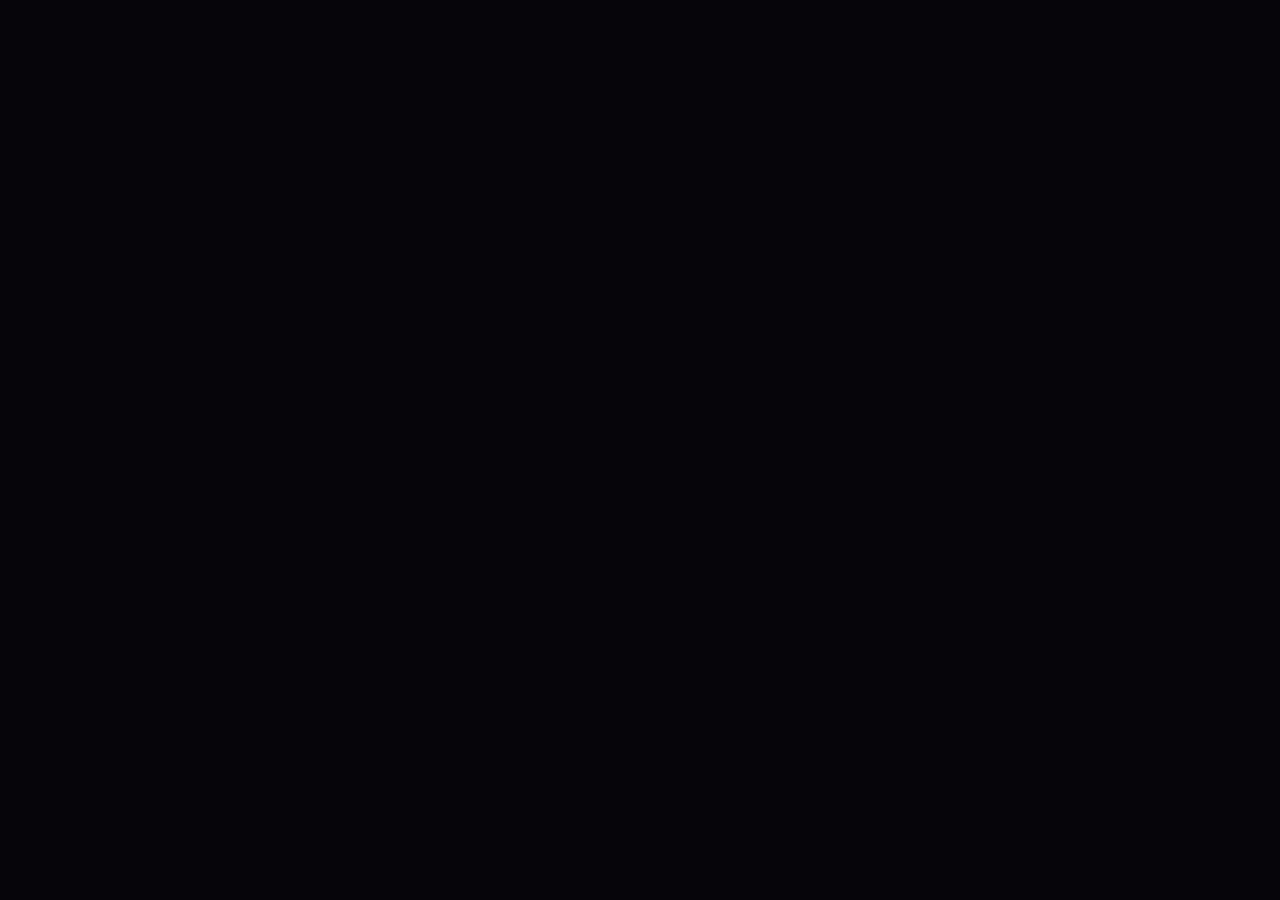
==== contact.html @ 22d4bee8 "updated contact.html" ====
<!DOCTYPE html>
<html lang="en">
<head>
<meta charset="UTF-8">
<meta name="viewport" content="width=device-width, initial-scale=1.0">
<title>contact — lakshya raj jha</title>
<link rel="stylesheet" href="style.css">
</head>
<body>
<canvas id="stars"></canvas>

<div class="wrap">
---- style.css ----
@import url('https://fonts.googleapis.com/css2?family=Space+Mono:wght@400;700&family=Inter:wght@400;500;600&display=swap');

:root{
  --bgClr: #05050a;
  --bg2: #0a0a12;
  --redAccent: #ff5266;
  --blueAccent: #7fd3ff;
  --creamClr: #f4efe1;
  --txtClr: #dcdce2;
  --mutedClr: #7a7d8c;
  --lineClr: rgba(255,255,255,0.09);
  --fontMono: 'Space Mono', ui-monospace, monospace;
  --fontSans: "Inter", -apple-system, sans-serif;
}

*{ box-sizing: border-box; }
html{ scroll-behavior: smooth; }

body{
  margin:0;
  background: var(--bgClr);
  color: var(--txtClr);
  font-family: var(--fontSans);
  line-height: 1.6;
  min-height: 100vh;
  position: relative;
  overflow-x: hidden;
}

#stars{
  position: fixed;
  inset: 0;
  z-index: -1;
  background: var(--bgClr);
}

a{ color: inherit; text-decoration: none; }

.wrap{
  max-width: 760px;
  margin: 0 auto;
  padding: 0 28px;
}

.nav{
  display:flex;
  justify-content: space-between;
  align-items:center;
  padding: 28px 0;
  font-family: var(--fontMono);
  font-size: 13px;
}
.nav-links{ display:flex; gap: 22px; }
.nav-links a{ color: var(--mutedClr); transition: color .2s ease; }
.nav-links a:hover, .nav-links a.active{ color: var(--creamClr); }
.nav-brand{ color: var(--mutedClr); }
.nav-brand b{ color: var(--txtClr); }

.hero{
  display:flex;
  gap: 20px;
  align-items:center;
  padding: 40px 0 36px;
  border-bottom: 1px solid var(--lineClr);
}
.avatar{
  width: 64px;
  height: 64px;
  flex: none;
  border-radius: 14px;
  overflow: hidden;
  border: 1px solid var(--lineClr);
  box-shadow: 0 0 30px rgba(255,82,102,0.15);
}
.avatar img{
  width: 100%;
  height: 100%;
  object-fit: cover;
  display: block;
}
.hero-text .name{
  font-family: var(--fontMono);
  font-weight: 700;
  font-size: 20px;
  color: var(--creamClr);
}
.hero-text .handle{
  color: var(--mutedClr);
  font-weight: 400;
}
.hero-text .tagline{
  margin-top: 4px;
  color: var(--mutedClr);
  font-size: 14px;
}

/* footer widget stuff, moved this up bc i keep scrolling for it */
footer{
  padding: 40px 0 60px;
}
.widget{
  border: 1px solid var(--lineClr);
  border-radius: 12px;
  padding: 18px 22px;
  background: rgba(255,255,255,0.015);
  font-family: var(--fontMono);
  font-size: 13px;
}
.widget-row{
  display:flex;
  justify-content: space-between;
  align-items:center;
  gap: 12px;
  flex-wrap: wrap;
}
.now-playing{
  display:flex;
  align-items:center;
  gap: 10px;
  color: var(--mutedClr);
  cursor: pointer;
  background: none;
  border: none;
  padding: 0;
  font-family: var(--fontMono);
  text-align: left;
}
.now-playing .art{
  width: 34px;
  height: 34px;
  border-radius: 6px;
  background-image: url("cover.jpg");
  background-size: cover;
  background-position: center;
  flex: none;
  border: 1px solid var(--lineClr);
  position: relative;
  overflow: hidden;
}
.now-playing .art::after{
  content:"▶";
  position:absolute;
  inset:0;
  display:flex;
  align-items:center;
  justify-content:center;
  font-size: 10px;
  color: #fff;
  background: rgba(0,0,0,0.45);
  opacity: 1;
  transition: opacity .2s ease;
}
.now-playing.is-playing .art::after{
  content:"⏸";
  opacity: 0;
}
.now-playing.is-playing .art:hover::after{ opacity: 1; }
.now-playing .track b{ color: var(--txtClr); display:block; font-weight: 400; }
.now-playing .track span{ color: var(--mutedClr); font-size: 12px; }

.status-dot{
  width: 6px; height: 6px; border-radius: 50%;
  background: var(--mutedClr);
  display:inline-block;
  margin-right: 6px;
}
.now-playing.is-playing .status-dot{
  background: #4ade80;
  box-shadow: 0 0 6px #4ade80;
}
.env{
  text-align:right;
  color: var(--mutedClr);
}
.env .time{ color: var(--txtClr); }
.widget-divider{
  height: 1px;
  background: var(--lineClr);
  margin: 16px 0;
}
.quote{
  text-align:center;
  color: var(--mutedClr);
  font-size: 13px;
  font-style: italic;
}
.quote cite{
  display:block;
  margin-top: 6px;
  font-style: normal;
  color: var(--mutedClr);
  opacity: 0.7;
}
.copyright{
  text-align:center;
  margin-top: 22px;
  font-size: 12px;
  color: var(--mutedClr);
  font-family: var(--fontMono);
}
.copyright a{
  color: var(--blueAccent);
  border-bottom: 1px solid rgba(127,211,255,0.3);
}

section{
  padding: 48px 0;
  border-bottom: 1px solid var(--lineClr);
}
section:last-of-type{ border-bottom: none; }

.eyebrow{
  font-family: var(--fontMono);
  font-size: 12px;
  letter-spacing: 0.08em;
  color: var(--redAccent);
  text-transform: lowercase;
  margin: 0 0 14px;
}
h2{
  font-family: var(--fontMono);
  font-size: 22px;
  color: var(--creamClr);
  margin: 0 0 16px;
  font-weight: 700;
}
p{ color: var(--txtClr); margin: 0 0 14px; }
p.muted{ color: var(--mutedClr); }

.cta-link{
  display:inline-flex;
  align-items:center;
  gap: 8px;
  font-family: var(--fontMono);
  font-size: 14px;
  color: var(--blueAccent);
  border-bottom: 1px solid rgba(127,211,255,0.35);
  padding-bottom: 2px;
  transition: opacity .2s ease, gap .2s ease;
}
.cta-link:hover{ opacity: 0.75; gap: 12px; }

.interests{
  list-style:none;
  padding:0;
  margin:0;
  display:grid;
  gap: 10px;
}
.interests li{
  font-size: 14px;
  color: var(--txtClr);
  padding-left: 18px;
  position: relative;
}
.interests li::before{
  content:"—";
  position:absolute;
  left:0;
  color: var(--mutedClr);
}
.interests b{ color: var(--creamClr); font-weight: 600; }

.project{
  display:block;
  padding: 22px 0;
  border-bottom: 1px solid var(--lineClr);
}
.project:last-child{ border-bottom:none; }
.project-head{
  display:flex;
  justify-content:space-between;
  align-items: baseline;
  gap: 12px;
}
.project-name{
  font-family: var(--fontMono);
  font-size: 17px;
  color: var(--creamClr);
  transition: color .2s ease;
}
.project:hover .project-name{ color: var(--blueAccent); }
.project-arrow{
  font-family: var(--fontMono);
  color: var(--mutedClr);
  font-size: 13px;
  flex: none;
  transition: transform .2s ease;
}
.project:hover .project-arrow{ transform: translateX(4px); color: var(--blueAccent); }
.project-desc{
  color: var(--mutedClr);
  font-size: 14px;
  margin-top: 6px;
  max-width: 560px;
}

.contact-row{
  display:flex;
  align-items:center;
  justify-content:space-between;
  padding: 18px 0;
  border-bottom: 1px solid var(--lineClr);
}
.contact-row:last-child{ border-bottom:none; }
.contact-label{
  font-family: var(--fontMono);
  font-size: 13px;
  color: var(--mutedClr);
}
.contact-value{
  font-family: var(--fontMono);
  font-size: 15px;
  color: var(--creamClr);
}
.contact-value:hover{ color: var(--blueAccent); }

@media (max-width: 560px){
  .hero{ flex-direction:column; align-items:flex-start; }
  .widget-row{ flex-direction:column; align-items:flex-start; }
  .env{ text-align:left; }
}
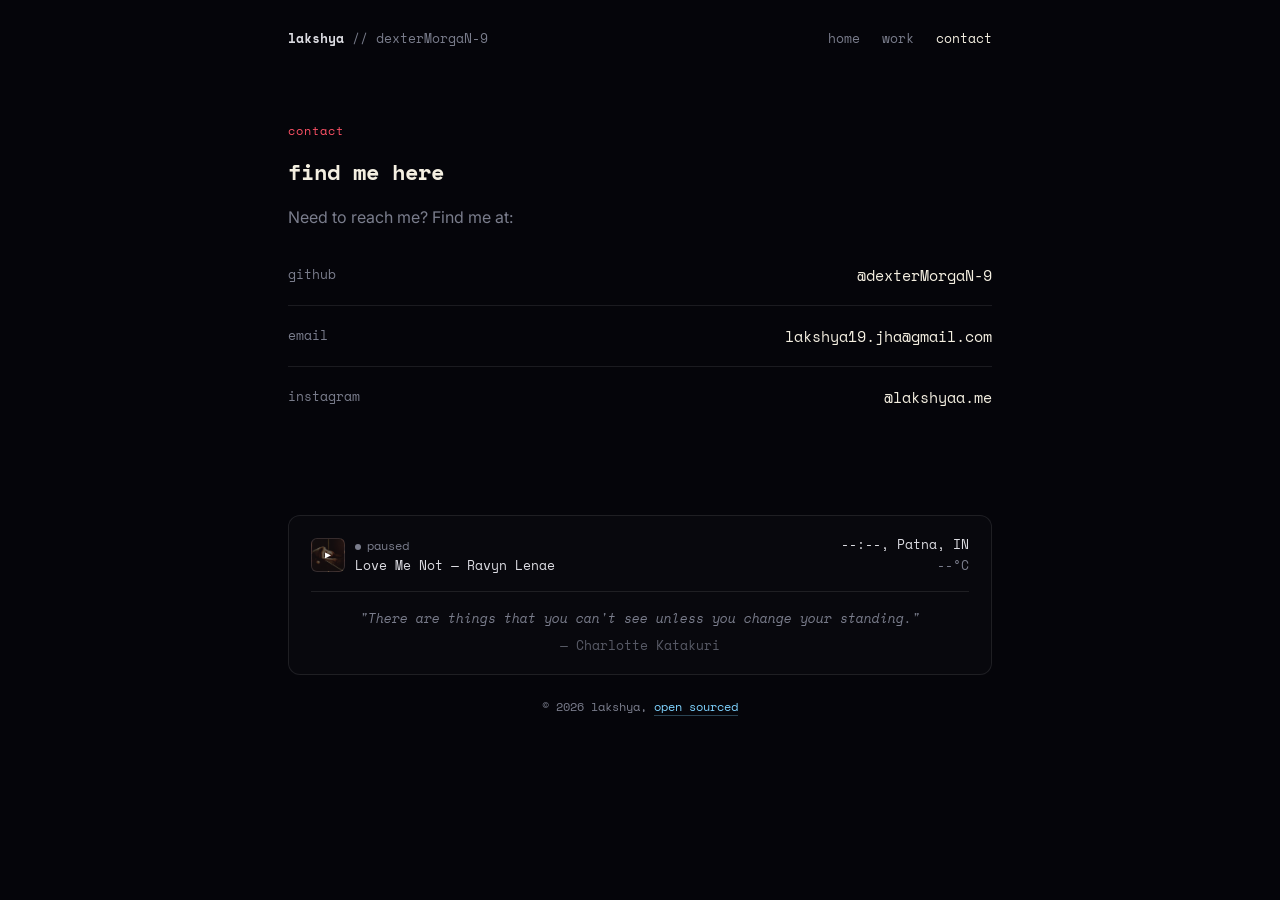
==== commit 73f0a7f2: "updated contact.html updated contact.html" ====
--- a/contact.html
+++ b/contact.html
@@ -8,7 +8,61 @@
 </head>
 <body>
 <canvas id="stars"></canvas>
+<div class="wrap">
+  <nav class="nav">
+    <div class="nav-brand"><b>lakshya</b> // dexterMorgaN-9</div>
+    <div class="nav-links">
+      <a href="index.html">home</a>
+      <a href="work.html">work</a>
+      <a href="contact.html" class="active">contact</a>
+    </div>
+  </nav>
+  <section id="contact" style="border-bottom:none; padding-top:44px;">
+    <p class="eyebrow">contact</p>
+    <h2>find me here</h2>
+    <p class="muted">Need to reach me? Find me at:</p>
+    <div class="contact-row">
+      <span class="contact-label">github</span>
+      <a class="contact-value" href="https://github.com/dexterMorgaN-9" target="_blank" rel="noopener">@dexterMorgaN-9</a>
+    </div>
+    <div class="contact-row">
+      <span class="contact-label">email</span>
+      <a class="contact-value" href="mailto:lakshya19.jha@gmail.com">lakshya19.jha@gmail.com</a>
+    </div>
+    <div class="contact-row">
+      <span class="contact-label">instagram</span>
+      <a class="contact-value" href="https://www.instagram.com/lakshyaa.me/" target="_blank" rel="noopener">@lakshyaa.me</a>
+    </div>
+  </section>
+  
+  <footer>
+    <div class="widget">
+      <div class="widget-row">
+        <button class="now-playing" id="play-toggle" type="button">
+          <span class="art"></span>
+          <span class="track">
+            <span><span class="status-dot"></span><span id="play-status">paused</span></span>
+            <b>Love Me Not — Ravyn Lenae</b>
+          </span>
+        </button>
+        <audio id="song" src="love-me-not.mp3" preload="none"></audio>
+        <div class="env">
+          <div class="time"><span id="local-time">--:--</span>, Patna, IN</div>
+          <div><span id="local-temp">--°C</span></div>
+        </div>
+      </div>
+      <div class="widget-divider"></div>
+      <div class="quote">
+        "There are things that you can't see unless you change your standing."
+        <cite>— Charlotte Katakuri</cite>
+      </div>
+    </div>
+    <div class="copyright">
+      © 2026 lakshya, <a href="https://github.com/dexterMorgaN-9/personal-site" target="_blank" rel="noopener">open sourced</a>
+    </div>
+  </footer>
 
-<div class="wrap">
-
-  +</div>
+<script src="site.js"></script>
+</body>
+</html>
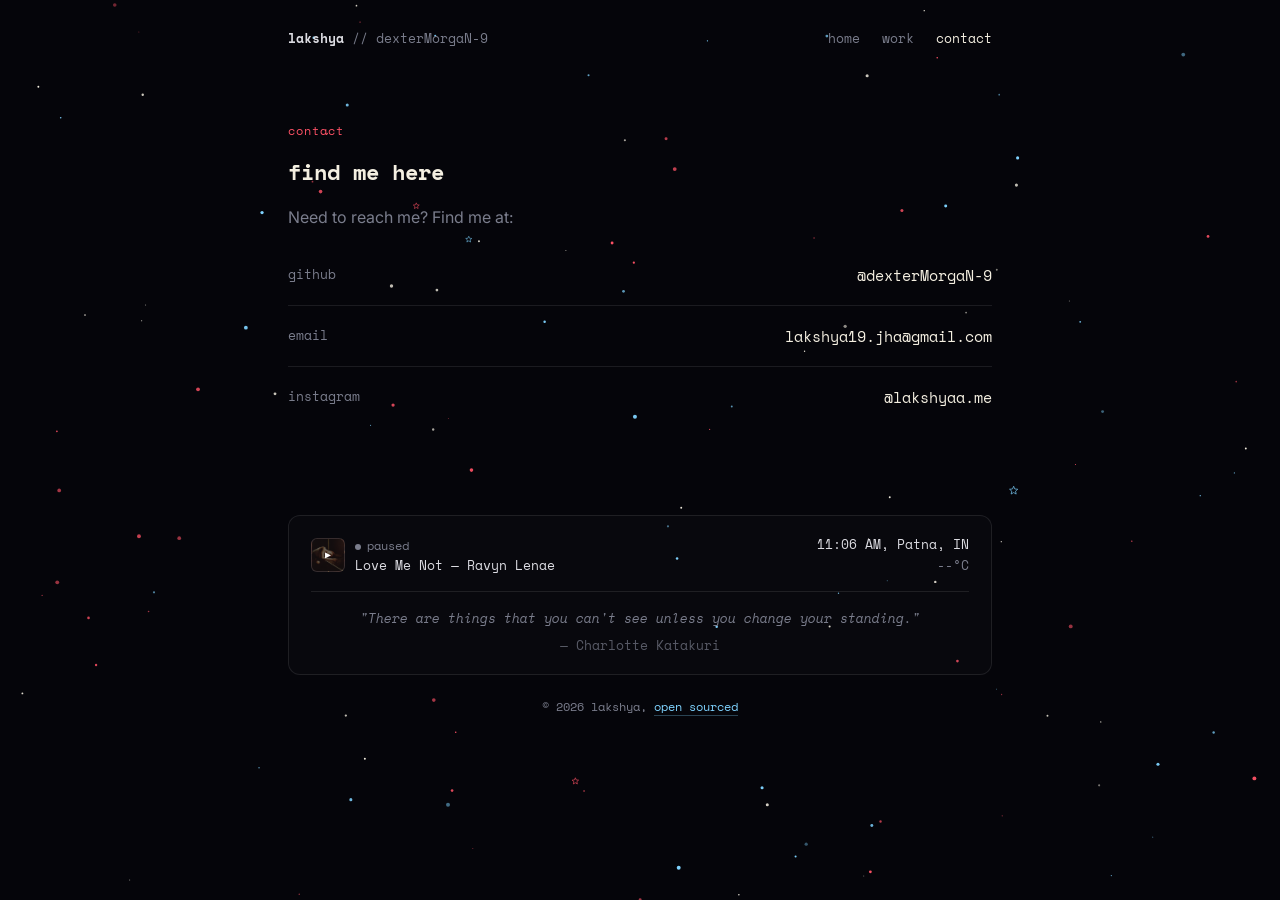
==== commit 87d96885: "Updated index.html" ====
--- a/contact.html
+++ b/contact.html
@@ -34,7 +34,7 @@
       <a class="contact-value" href="https://www.instagram.com/lakshyaa.me/" target="_blank" rel="noopener">@lakshyaa.me</a>
     </div>
   </section>
-  
+
   <footer>
     <div class="widget">
       <div class="widget-row">
@@ -65,4 +65,7 @@
 </div>
 <script src="site.js"></script>
 </body>
-</html>+</html>
+
+
+ 
